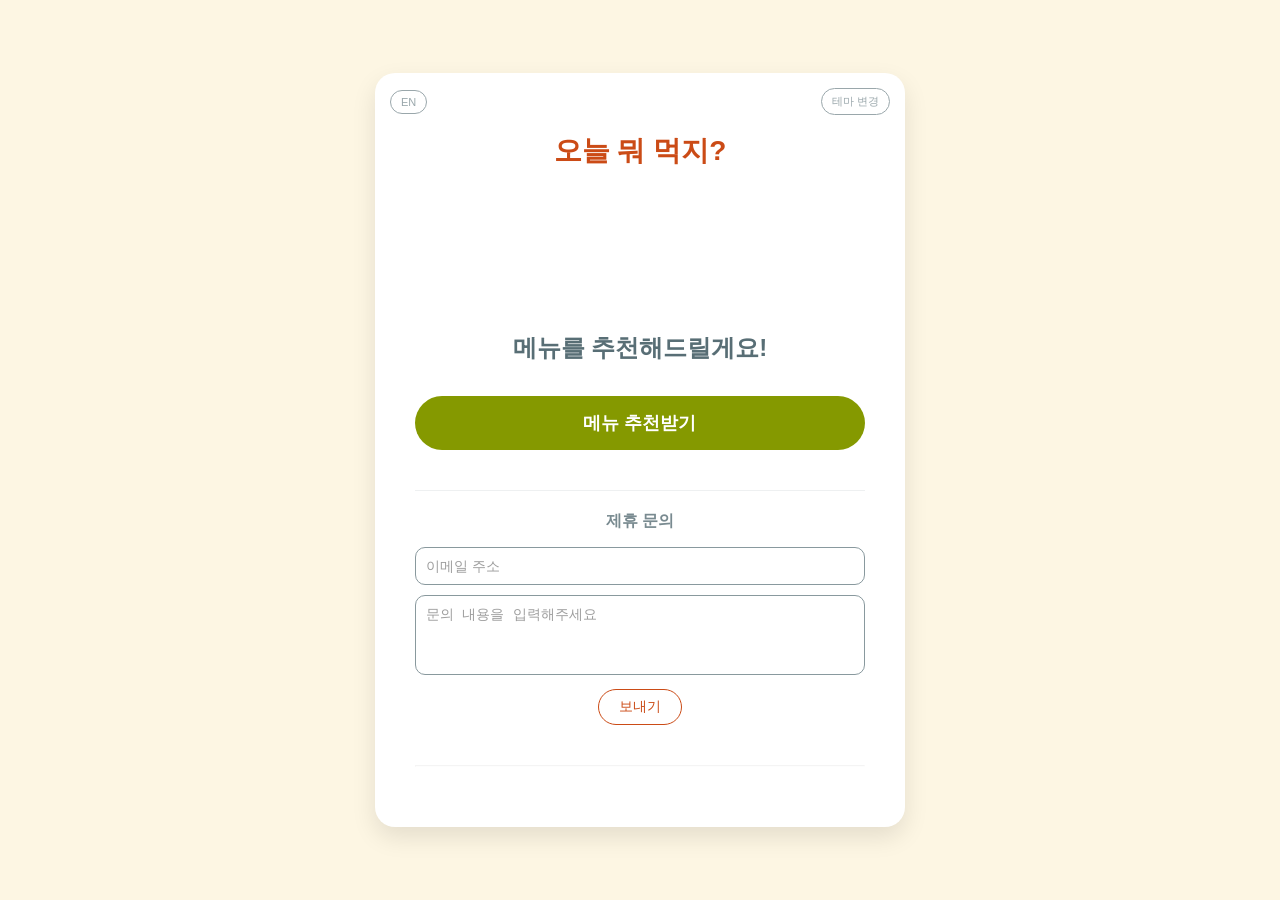
==== index.html @ c2aa490f "fix: improve Disqus configuration with page url and identifier" ====
<!DOCTYPE html>
<html lang="ko">
<head>
    <meta charset="UTF-8">
    <meta name="viewport" content="width=device-width, initial-scale=1.0">
    <title>오늘의 저녁 메뉴 추천</title>
    <link rel="stylesheet" href="style.css">
</head>
<body>
    <div class="container">
        <div class="top-bar">
            <a href="en.html" class="lang-switch">EN</a>
            <button id="theme-toggle">테마 변경</button>
        </div>
        <h1>오늘 뭐 먹지?</h1>
        <div id="image-container" class="image-container"></div>
        <div class="menu-display">메뉴를 추천해드릴게요!</div>
        <button id="generate-btn">메뉴 추천받기</button>

        <div class="contact-section">
            <hr>
            <h3>제휴 문의</h3>
            <form action="https://formspree.io/f/mgorwbpq" method="POST">
                <div class="form-group">
                    <input type="email" name="email" placeholder="이메일 주소" required>
                </div>
                <div class="form-group">
                    <textarea name="message" placeholder="문의 내용을 입력해주세요" required></textarea>
                </div>
                <button type="submit" class="submit-btn">보내기</button>
            </form>
        </div>

        <div id="disqus_section" style="margin-top: 40px;">
            <hr style="opacity: 0.1; margin: 20px 0;">
            <div id="disqus_thread"></div>
            <script>
                var disqus_config = function () {
                    this.page.url = window.location.href;  
                    this.page.identifier = window.location.pathname; 
                };
                (function() {
                var d = document, s = d.createElement('script');
                s.src = 'https://productbuilder-uac2oyeqem.disqus.com/embed.js';
                s.setAttribute('data-timestamp', +new Date());
                (d.head || d.body).appendChild(s);
                })();
            </script>
            <noscript>Please enable JavaScript to view the <a href="https://disqus.com/?ref_noscript">comments powered by Disqus.</a></noscript>
        </div>
    </div>
    <script src="main.js"></script>
</body>
</html>
---- style.css ----
:root {
    --bg-color: #fdf6e3;
    --container-bg: #ffffff;
    --text-color: #586e75;
    --accent-color: #cb4b16;
    --btn-bg: #859900;
    --btn-hover: #719e07;
}

body.dark-mode {
    --bg-color: #073642;
    --container-bg: #002b36;
    --text-color: #93a1a1;
    --accent-color: #268bd2;
    --btn-bg: #2aa198;
    --btn-hover: #268bd2;
}

body {
    font-family: 'Apple SD Gothic Neo', 'Malgun Gothic', sans-serif;
    background-color: var(--bg-color);
    color: var(--text-color);
    display: flex;
    justify-content: center;
    align-items: center;
    min-height: 100vh;
    margin: 0;
    padding: 20px;
    box-sizing: border-box;
    transition: background-color 0.3s, color 0.3s;
}

.container {
    background-color: var(--container-bg);
    padding: 40px;
    border-radius: 20px;
    box-shadow: 0 10px 25px rgba(0, 0, 0, 0.1);
    text-align: center;
    position: relative;
    width: 450px;
    transition: background-color 0.3s, transform 0.3s;
}

.container:hover {
    transform: translateY(-5px);
}

h1 {
    color: var(--accent-color);
    margin-bottom: 20px;
    font-size: 28px;
}

.top-bar {
    display: flex;
    justify-content: space-between;
    align-items: center;
    position: absolute;
    top: 15px;
    left: 15px;
    right: 15px;
}

.lang-switch {
    text-decoration: none;
    color: var(--text-color);
    font-size: 11px;
    border: 1px solid var(--text-color);
    padding: 5px 10px;
    border-radius: 15px;
    opacity: 0.6;
    transition: opacity 0.3s;
}

.lang-switch:hover {
    opacity: 1;
}

#theme-toggle {
    background: none;
    border: 1px solid var(--text-color);
    color: var(--text-color);
    padding: 5px 10px;
    border-radius: 15px;
    cursor: pointer;
    font-size: 11px;
    opacity: 0.6;
    transition: opacity 0.3s;
}

#theme-toggle:hover {
    opacity: 1;
}

.image-container {
    height: 120px;
    display: flex;
    justify-content: center;
    align-items: center;
    margin-bottom: 20px;
}

.menu-image {
    max-width: 100%;
    max-height: 100%;
    border-radius: 15px;
    box-shadow: 0 4px 8px rgba(0, 0, 0, 0.1);
}

.menu-display {
    font-size: 24px;
    font-weight: bold;
    margin-bottom: 30px;
    min-height: 36px;
    display: flex;
    justify-content: center;
    align-items: center;
    color: var(--text-color);
}

#generate-btn {
    background-color: var(--btn-bg);
    color: white;
    border: none;
    padding: 15px 40px;
    font-size: 18px;
    font-weight: bold;
    border-radius: 50px;
    cursor: pointer;
    transition: background-color 0.3s, transform 0.1s;
    width: 100%;
}

#generate-btn:hover {
    background-color: var(--btn-hover);
}

#generate-btn:active {
    transform: scale(0.98);
}

/* Contact Section */
.contact-section {
    margin-top: 40px;
}

.contact-section hr {
    border: none;
    border-top: 1px solid var(--text-color);
    opacity: 0.1;
    margin: 20px 0;
}

.contact-section h3 {
    font-size: 16px;
    margin-bottom: 15px;
    opacity: 0.8;
}

.form-group {
    margin-bottom: 10px;
}

.form-group input,
.form-group textarea {
    width: 100%;
    padding: 10px;
    border: 1px solid var(--text-color);
    border-radius: 10px;
    background-color: transparent;
    color: var(--text-color);
    font-size: 14px;
    opacity: 0.7;
    box-sizing: border-box;
}

.form-group textarea {
    height: 80px;
    resize: none;
}

.form-group input:focus,
.form-group textarea:focus {
    opacity: 1;
    outline: none;
}

.submit-btn {
    background: none;
    border: 1px solid var(--accent-color);
    color: var(--accent-color);
    padding: 8px 20px;
    border-radius: 20px;
    cursor: pointer;
    font-size: 14px;
    transition: all 0.3s;
}

.submit-btn:hover {
    background-color: var(--accent-color);
    color: white;
}

/* Animations */
.image-placeholder {
    width: 100%;
    height: 100%;
    display: flex;
    justify-content: center;
    align-items: center;
    background-color: #eee;
    border-radius: 15px;
    font-size: 14px;
    color: #999;
}

.fade-out {
    opacity: 0;
    transform: translateY(-10px);
    transition: all 0.3s ease-out;
}

.fade-in {
    opacity: 1;
    transform: translateY(0);
    transition: all 0.3s ease-in;
}
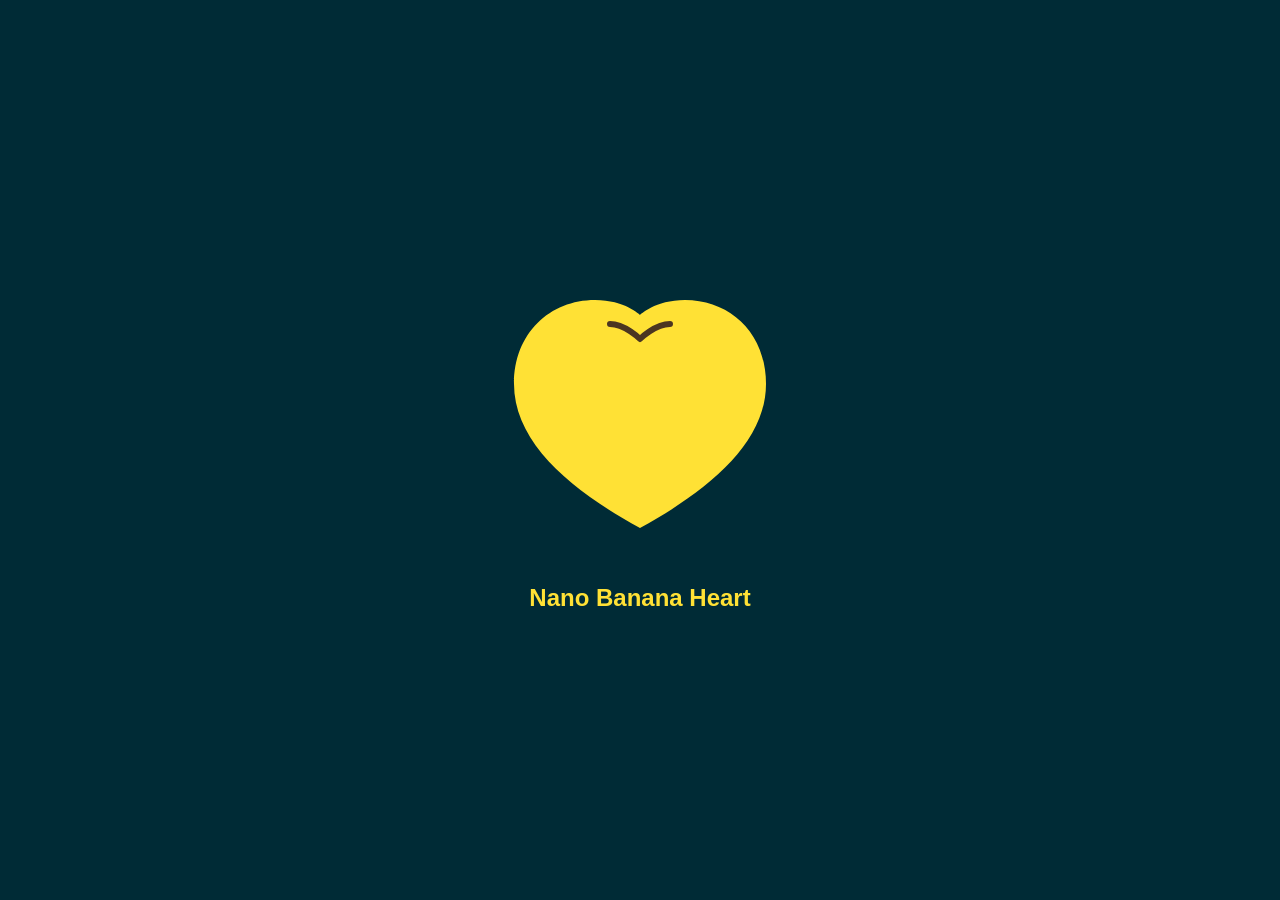
==== commit 16ed8228: "feat: add Nano Banana Heart intro overlay (2s)" ====
--- a/index.html
+++ b/index.html
@@ -7,6 +7,17 @@
     <link rel="stylesheet" href="style.css">
 </head>
 <body>
+    <div id="intro-overlay">
+        <div class="banana-heart">
+            <svg viewBox="0 0 100 100" width="200" height="200">
+                <path d="M50 88c-22-12-42-28-42-48 0-17 12-28 27-28 10 0 15 5 15 5s5-5 15-5c15 0 27 11 27 28 0 20-20 36-42 48z" fill="#FFE135">
+                    <animate attributeName="transform" type="scale" values="1;1.1;1" dur="1s" repeatCount="indefinite" />
+                </path>
+                <path d="M50 25c0 0-5-5-10-5M50 25c0 0 5-5 10-5" stroke="#4B3621" stroke-width="2" fill="none" stroke-linecap="round" />
+            </svg>
+            <p style="color: #FFE135; font-weight: bold; margin-top: 10px;">Nano Banana Heart</p>
+        </div>
+    </div>
     <div class="container">
         <div class="top-bar">
             <a href="en.html" class="lang-switch">EN</a>
--- a/style.css
+++ b/style.css
@@ -28,6 +28,30 @@
     padding: 20px;
     box-sizing: border-box;
     transition: background-color 0.3s, color 0.3s;
+}
+
+#intro-overlay {
+    position: fixed;
+    top: 0;
+    left: 0;
+    width: 100%;
+    height: 100%;
+    background-color: #002b36;
+    display: flex;
+    justify-content: center;
+    align-items: center;
+    z-index: 1000;
+    transition: opacity 0.8s ease-out, visibility 0.8s;
+}
+
+#intro-overlay.hidden {
+    opacity: 0;
+    visibility: hidden;
+}
+
+.banana-heart {
+    text-align: center;
+    transform: scale(1.5);
 }
 
 .container {
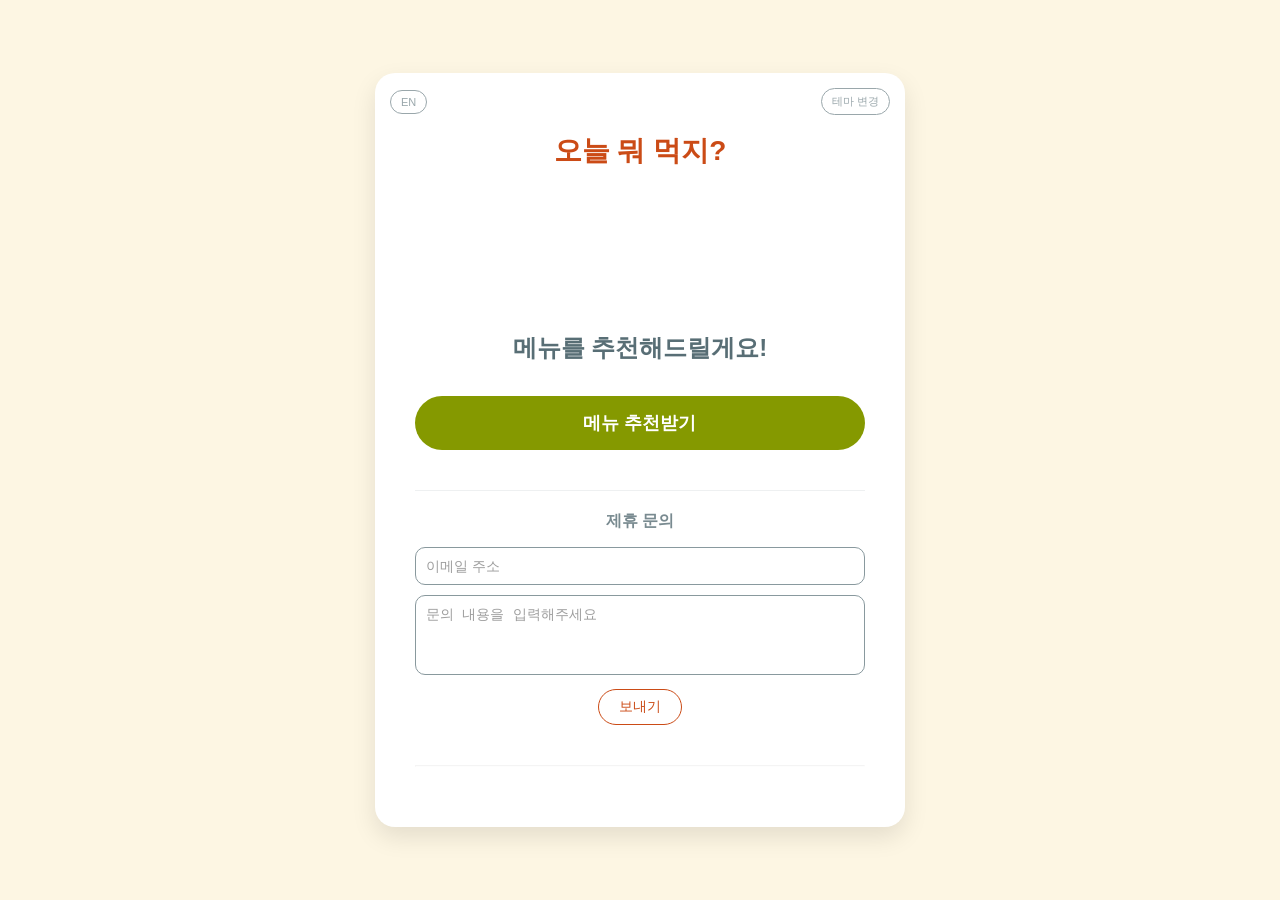
==== commit 652dd858: "revert: remove intro overlay" ====
--- a/index.html
+++ b/index.html
@@ -7,17 +7,6 @@
     <link rel="stylesheet" href="style.css">
 </head>
 <body>
-    <div id="intro-overlay">
-        <div class="banana-heart">
-            <svg viewBox="0 0 100 100" width="200" height="200">
-                <path d="M50 88c-22-12-42-28-42-48 0-17 12-28 27-28 10 0 15 5 15 5s5-5 15-5c15 0 27 11 27 28 0 20-20 36-42 48z" fill="#FFE135">
-                    <animate attributeName="transform" type="scale" values="1;1.1;1" dur="1s" repeatCount="indefinite" />
-                </path>
-                <path d="M50 25c0 0-5-5-10-5M50 25c0 0 5-5 10-5" stroke="#4B3621" stroke-width="2" fill="none" stroke-linecap="round" />
-            </svg>
-            <p style="color: #FFE135; font-weight: bold; margin-top: 10px;">Nano Banana Heart</p>
-        </div>
-    </div>
     <div class="container">
         <div class="top-bar">
             <a href="en.html" class="lang-switch">EN</a>
--- a/style.css
+++ b/style.css
@@ -28,30 +28,6 @@
     padding: 20px;
     box-sizing: border-box;
     transition: background-color 0.3s, color 0.3s;
-}
-
-#intro-overlay {
-    position: fixed;
-    top: 0;
-    left: 0;
-    width: 100%;
-    height: 100%;
-    background-color: #002b36;
-    display: flex;
-    justify-content: center;
-    align-items: center;
-    z-index: 1000;
-    transition: opacity 0.8s ease-out, visibility 0.8s;
-}
-
-#intro-overlay.hidden {
-    opacity: 0;
-    visibility: hidden;
-}
-
-.banana-heart {
-    text-align: center;
-    transform: scale(1.5);
 }
 
 .container {
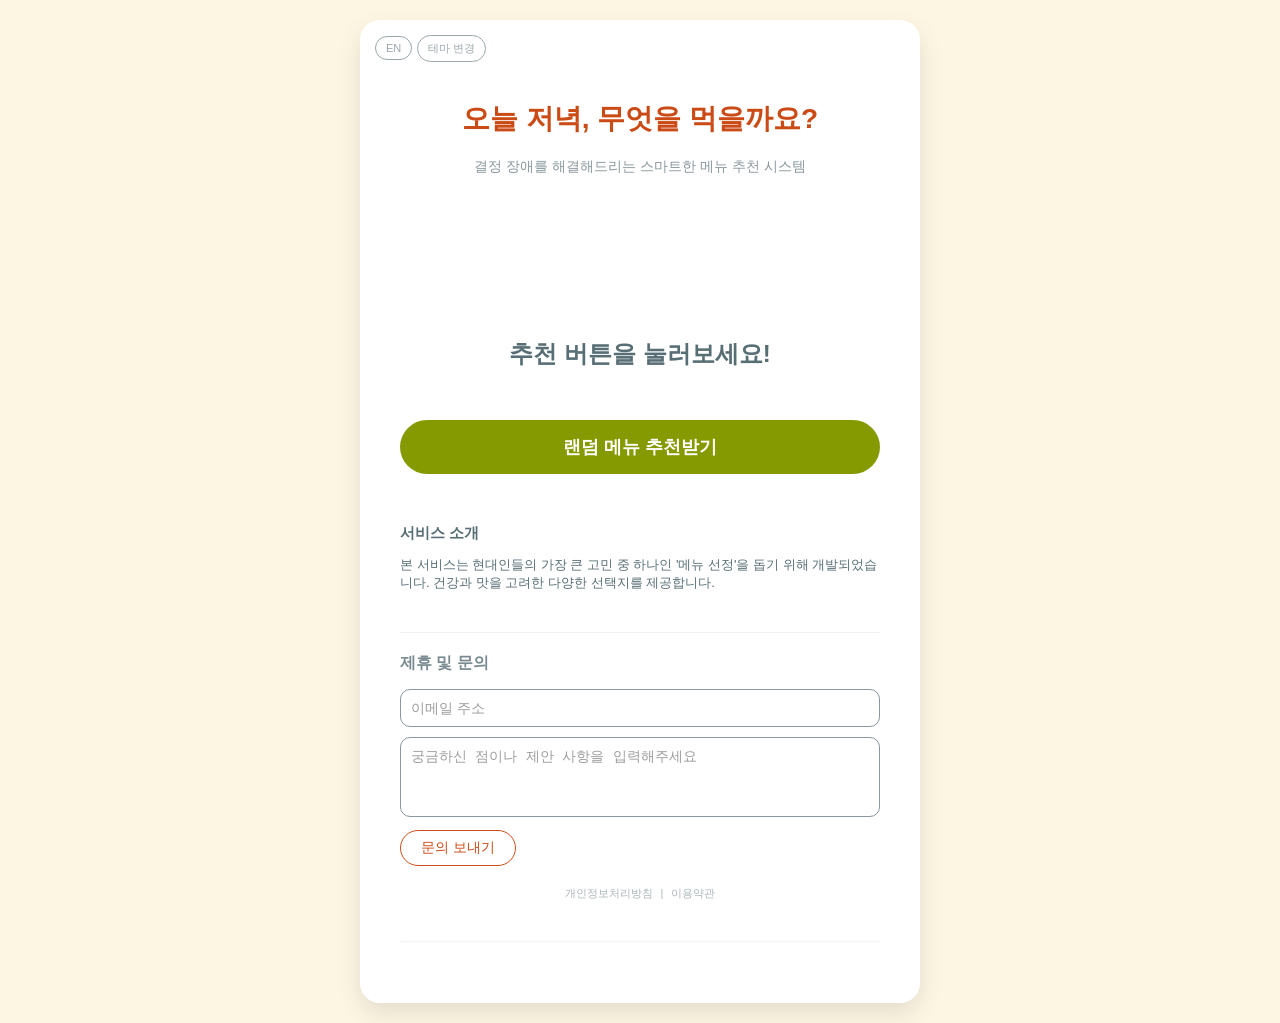
==== commit 63c19251: "optimize: enhance site quality for AdSense approval and add ads.txt" ====
--- a/index.html
+++ b/index.html
@@ -1,54 +1,84 @@
 <!DOCTYPE html>
 <html lang="ko">
 <head>
+    <script async src="https://pagead2.googlesyndication.com/pagead/js/adsbygoogle.js?client=ca-pub-4934809159678236"
+     crossorigin="anonymous"></script>
+    <meta name="google-adsense-account" content="ca-pub-4934809159678236">
     <meta charset="UTF-8">
     <meta name="viewport" content="width=device-width, initial-scale=1.0">
-    <title>오늘의 저녁 메뉴 추천</title>
+    <meta name="description" content="매일 반복되는 메뉴 고민을 해결해드리는 인공지능 저녁 메뉴 추천 서비스입니다. 엄선된 20가지 이상의 한식, 양식, 일식 메뉴를 만나보세요.">
+    <meta name="keywords" content="저녁 메뉴 추천, 오늘 뭐먹지, 식사 메뉴, 점심 추천, 요리 아이디어">
+    <title>오늘의 저녁 메뉴 추천 - 고민 해결 서비스</title>
     <link rel="stylesheet" href="style.css">
 </head>
 <body>
     <div class="container">
-        <div class="top-bar">
-            <a href="en.html" class="lang-switch">EN</a>
-            <button id="theme-toggle">테마 변경</button>
-        </div>
-        <h1>오늘 뭐 먹지?</h1>
-        <div id="image-container" class="image-container"></div>
-        <div class="menu-display">메뉴를 추천해드릴게요!</div>
-        <button id="generate-btn">메뉴 추천받기</button>
+        <header class="top-bar">
+            <nav>
+                <a href="en.html" class="lang-switch">EN</a>
+                <button id="theme-toggle">테마 변경</button>
+            </nav>
+        </header>
 
-        <div class="contact-section">
-            <hr>
-            <h3>제휴 문의</h3>
-            <form action="https://formspree.io/f/mgorwbpq" method="POST">
-                <div class="form-group">
-                    <input type="email" name="email" placeholder="이메일 주소" required>
-                </div>
-                <div class="form-group">
-                    <textarea name="message" placeholder="문의 내용을 입력해주세요" required></textarea>
-                </div>
-                <button type="submit" class="submit-btn">보내기</button>
-            </form>
-        </div>
+        <main>
+            <section class="hero-section">
+                <h1>오늘 저녁, 무엇을 먹을까요?</h1>
+                <p class="subtitle">결정 장애를 해결해드리는 스마트한 메뉴 추천 시스템</p>
+            </section>
 
-        <div id="disqus_section" style="margin-top: 40px;">
-            <hr style="opacity: 0.1; margin: 20px 0;">
-            <div id="disqus_thread"></div>
-            <script>
-                var disqus_config = function () {
-                    this.page.url = window.location.href;  
-                    this.page.identifier = window.location.pathname; 
-                };
-                (function() {
-                var d = document, s = d.createElement('script');
-                s.src = 'https://productbuilder-uac2oyeqem.disqus.com/embed.js';
-                s.setAttribute('data-timestamp', +new Date());
-                (d.head || d.body).appendChild(s);
-                })();
-            </script>
-            <noscript>Please enable JavaScript to view the <a href="https://disqus.com/?ref_noscript">comments powered by Disqus.</a></noscript>
-        </div>
+            <div id="image-container" class="image-container"></div>
+            
+            <article class="result-box">
+                <div class="menu-display">추천 버튼을 눌러보세요!</div>
+                <div id="menu-tip" class="menu-tip"></div>
+            </article>
+
+            <button id="generate-btn">랜덤 메뉴 추천받기</button>
+        </main>
+
+        <footer class="site-footer">
+            <section class="about-section">
+                <h3>서비스 소개</h3>
+                <p>본 서비스는 현대인들의 가장 큰 고민 중 하나인 '메뉴 선정'을 돕기 위해 개발되었습니다. 건강과 맛을 고려한 다양한 선택지를 제공합니다.</p>
+            </section>
+
+            <div class="contact-section">
+                <hr>
+                <h3>제휴 및 문의</h3>
+                <form action="https://formspree.io/f/mgorwbpq" method="POST">
+                    <div class="form-group">
+                        <input type="email" name="email" placeholder="이메일 주소" required>
+                    </div>
+                    <div class="form-group">
+                        <textarea name="message" placeholder="궁금하신 점이나 제안 사항을 입력해주세요" required></textarea>
+                    </div>
+                    <button type="submit" class="submit-btn">문의 보내기</button>
+                </form>
+            </div>
+
+            <div class="legal-links">
+                <a href="#privacy" onclick="alert('본 사이트는 Google AdSense를 사용하여 광고를 게재하며, 쿠키를 통해 맞춤형 광고를 제공할 수 있습니다.')">개인정보처리방침</a> | 
+                <a href="#terms">이용약관</a>
+            </div>
+
+            <div id="disqus_section" style="margin-top: 40px;">
+                <hr style="opacity: 0.1; margin: 20px 0;">
+                <div id="disqus_thread"></div>
+                <script>
+                    var disqus_config = function () {
+                        this.page.url = window.location.href;  
+                        this.page.identifier = window.location.pathname; 
+                    };
+                    (function() {
+                    var d = document, s = d.createElement('script');
+                    s.src = 'https://productbuilder-lyvvv96rdm.disqus.com/embed.js';
+                    s.setAttribute('data-timestamp', +new Date());
+                    (d.head || d.body).appendChild(s);
+                    })();
+                </script>
+            </div>
+        </footer>
     </div>
     <script src="main.js"></script>
 </body>
-</html>+</html>
--- a/style.css
+++ b/style.css
@@ -37,8 +37,60 @@
     box-shadow: 0 10px 25px rgba(0, 0, 0, 0.1);
     text-align: center;
     position: relative;
-    width: 450px;
+    width: 480px; /* 조금 더 넓게 조정 */
     transition: background-color 0.3s, transform 0.3s;
+}
+
+.hero-section {
+    margin: 40px 0 20px;
+}
+
+.subtitle {
+    font-size: 14px;
+    opacity: 0.7;
+    margin-bottom: 20px;
+}
+
+.result-box {
+    margin-bottom: 20px;
+}
+
+.menu-tip {
+    font-size: 13px;
+    color: var(--accent-color);
+    margin-top: -20px;
+    margin-bottom: 20px;
+    min-height: 18px;
+    font-style: italic;
+}
+
+.site-footer {
+    margin-top: 50px;
+    text-align: left;
+    font-size: 13px;
+}
+
+.about-section h3, .contact-section h3 {
+    font-size: 15px;
+    margin-bottom: 10px;
+    color: var(--text-color);
+}
+
+.legal-links {
+    margin-top: 20px;
+    text-align: center;
+    font-size: 11px;
+    opacity: 0.5;
+}
+
+.legal-links a {
+    color: var(--text-color);
+    text-decoration: none;
+    margin: 0 5px;
+}
+
+.legal-links a:hover {
+    text-decoration: underline;
 }
 
 .container:hover {
